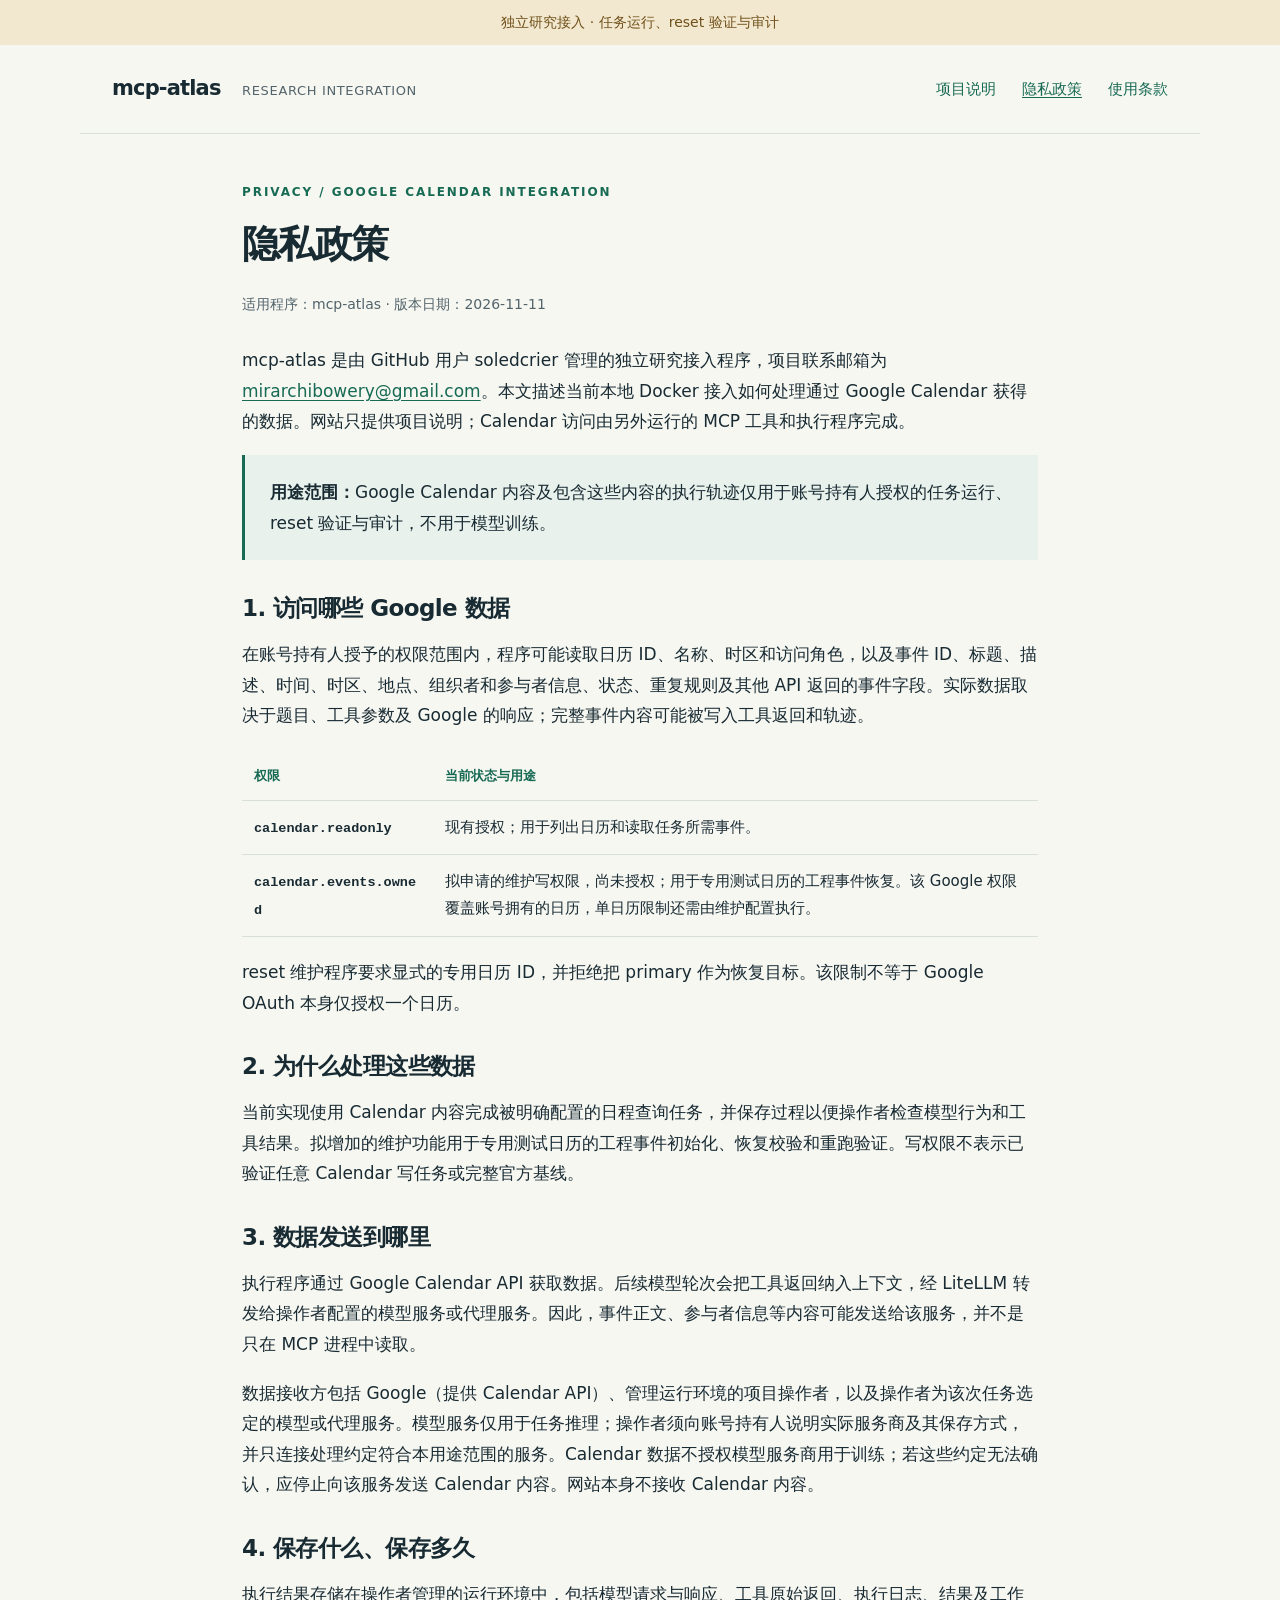
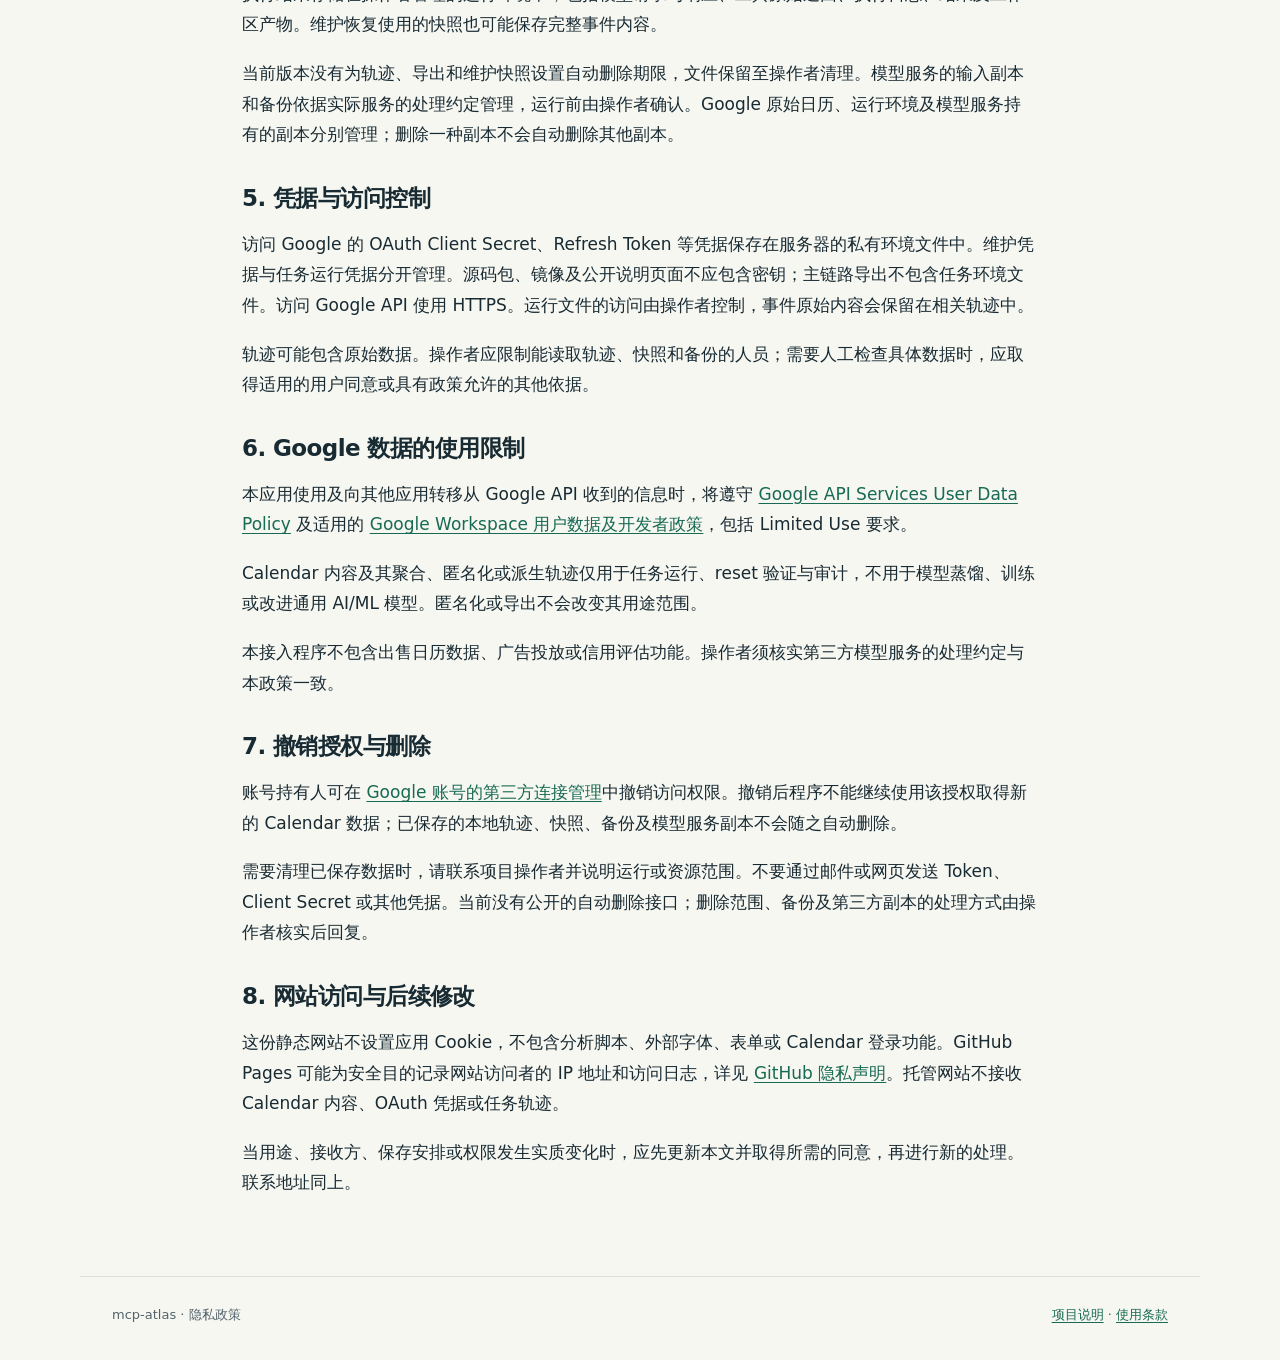
==== privacy.html @ 325a1429 "Publish Calendar information and policies" ====
<!doctype html>
<html lang="zh-CN">
<head>
  <meta charset="utf-8">
  <meta name="viewport" content="width=device-width, initial-scale=1">
  <meta name="robots" content="noindex,nofollow">
  <meta name="description" content="mcp-atlas Google Calendar 接入的数据访问、模型推理、完整轨迹保存、撤销授权及删除说明。">
  <title>隐私政策 · mcp-atlas</title>
  <link rel="stylesheet" href="styles.css">
</head>
<body>
  <a class="skip" href="#main">跳到正文</a>
  <div class="draft">独立研究接入 · 任务运行、reset 验证与审计</div>
  <header class="site-header wrap"><a class="brand" href="index.html">mcp-atlas <span>RESEARCH INTEGRATION</span></a><nav aria-label="主导航"><a href="index.html">项目说明</a><a href="privacy.html" aria-current="page">隐私政策</a><a href="terms.html">使用条款</a></nav></header>
  <main id="main" class="wrap document">
    <p class="eyebrow">Privacy / Google Calendar integration</p><h1>隐私政策</h1><p class="meta">适用程序：mcp-atlas · 版本日期：2026-11-11</p>
    <p>mcp-atlas 是由 GitHub 用户 soledcrier 管理的独立研究接入程序，项目联系邮箱为 <a href="mailto:mirarchibowery@gmail.com">mirarchibowery@gmail.com</a>。本文描述当前本地 Docker 接入如何处理通过 Google Calendar 获得的数据。网站只提供项目说明；Calendar 访问由另外运行的 MCP 工具和执行程序完成。</p>
    <aside class="note"><p><b>用途范围：</b>Google Calendar 内容及包含这些内容的执行轨迹仅用于账号持有人授权的任务运行、reset 验证与审计，不用于模型训练。</p></aside>
    <h2>1. 访问哪些 Google 数据</h2>
    <p>在账号持有人授予的权限范围内，程序可能读取日历 ID、名称、时区和访问角色，以及事件 ID、标题、描述、时间、时区、地点、组织者和参与者信息、状态、重复规则及其他 API 返回的事件字段。实际数据取决于题目、工具参数及 Google 的响应；完整事件内容可能被写入工具返回和轨迹。</p>
    <table><thead><tr><th scope="col">权限</th><th scope="col">当前状态与用途</th></tr></thead><tbody><tr><td><code>calendar.readonly</code></td><td>现有授权；用于列出日历和读取任务所需事件。</td></tr><tr><td><code>calendar.events.owned</code></td><td>拟申请的维护写权限，尚未授权；用于专用测试日历的工程事件恢复。该 Google 权限覆盖账号拥有的日历，单日历限制还需由维护配置执行。</td></tr></tbody></table>
    <p>reset 维护程序要求显式的专用日历 ID，并拒绝把 primary 作为恢复目标。该限制不等于 Google OAuth 本身仅授权一个日历。</p>
    <h2>2. 为什么处理这些数据</h2>
    <p>当前实现使用 Calendar 内容完成被明确配置的日程查询任务，并保存过程以便操作者检查模型行为和工具结果。拟增加的维护功能用于专用测试日历的工程事件初始化、恢复校验和重跑验证。写权限不表示已验证任意 Calendar 写任务或完整官方基线。</p>
    <h2>3. 数据发送到哪里</h2>
    <p>执行程序通过 Google Calendar API 获取数据。后续模型轮次会把工具返回纳入上下文，经 LiteLLM 转发给操作者配置的模型服务或代理服务。因此，事件正文、参与者信息等内容可能发送给该服务，并不是只在 MCP 进程中读取。</p>
    <p>数据接收方包括 Google（提供 Calendar API）、管理运行环境的项目操作者，以及操作者为该次任务选定的模型或代理服务。模型服务仅用于任务推理；操作者须向账号持有人说明实际服务商及其保存方式，并只连接处理约定符合本用途范围的服务。Calendar 数据不授权模型服务商用于训练；若这些约定无法确认，应停止向该服务发送 Calendar 内容。网站本身不接收 Calendar 内容。</p>
    <h2>4. 保存什么、保存多久</h2>
    <p>执行结果存储在操作者管理的运行环境中，包括模型请求与响应、工具原始返回、执行日志、结果及工作区产物。维护恢复使用的快照也可能保存完整事件内容。</p>
    <p>当前版本没有为轨迹、导出和维护快照设置自动删除期限，文件保留至操作者清理。模型服务的输入副本和备份依据实际服务的处理约定管理，运行前由操作者确认。Google 原始日历、运行环境及模型服务持有的副本分别管理；删除一种副本不会自动删除其他副本。</p>
    <h2>5. 凭据与访问控制</h2>
    <p>访问 Google 的 OAuth Client Secret、Refresh Token 等凭据保存在服务器的私有环境文件中。维护凭据与任务运行凭据分开管理。源码包、镜像及公开说明页面不应包含密钥；主链路导出不包含任务环境文件。访问 Google API 使用 HTTPS。运行文件的访问由操作者控制，事件原始内容会保留在相关轨迹中。</p>
    <p>轨迹可能包含原始数据。操作者应限制能读取轨迹、快照和备份的人员；需要人工检查具体数据时，应取得适用的用户同意或具有政策允许的其他依据。</p>
    <h2>6. Google 数据的使用限制</h2>
    <p>本应用使用及向其他应用转移从 Google API 收到的信息时，将遵守 <a href="https://developers.google.com/terms/api-services-user-data-policy">Google API Services User Data Policy</a> 及适用的 <a href="https://developers.google.com/workspace/workspace-api-user-data-developer-policy">Google Workspace 用户数据及开发者政策</a>，包括 Limited Use 要求。</p>
    <p>Calendar 内容及其聚合、匿名化或派生轨迹仅用于任务运行、reset 验证与审计，不用于模型蒸馏、训练或改进通用 AI/ML 模型。匿名化或导出不会改变其用途范围。</p>
    <p>本接入程序不包含出售日历数据、广告投放或信用评估功能。操作者须核实第三方模型服务的处理约定与本政策一致。</p>
    <h2>7. 撤销授权与删除</h2>
    <p>账号持有人可在 <a href="https://myaccount.google.com/connections">Google 账号的第三方连接管理</a>中撤销访问权限。撤销后程序不能继续使用该授权取得新的 Calendar 数据；已保存的本地轨迹、快照、备份及模型服务副本不会随之自动删除。</p>
    <p>需要清理已保存数据时，请联系项目操作者并说明运行或资源范围。不要通过邮件或网页发送 Token、Client Secret 或其他凭据。当前没有公开的自动删除接口；删除范围、备份及第三方副本的处理方式由操作者核实后回复。</p>
    <h2>8. 网站访问与后续修改</h2>
    <p>这份静态网站不设置应用 Cookie，不包含分析脚本、外部字体、表单或 Calendar 登录功能。GitHub Pages 可能为安全目的记录网站访问者的 IP 地址和访问日志，详见 <a href="https://docs.github.com/site-policy/privacy-policies/github-privacy-statement">GitHub 隐私声明</a>。托管网站不接收 Calendar 内容、OAuth 凭据或任务轨迹。</p>
    <p>当用途、接收方、保存安排或权限发生实质变化时，应先更新本文并取得所需的同意，再进行新的处理。联系地址同上。</p>
  </main>
  <footer class="site-footer wrap"><p>mcp-atlas · 隐私政策</p><p><a href="index.html">项目说明</a> · <a href="terms.html">使用条款</a></p></footer>
</body>
</html>
---- styles.css ----
:root{color-scheme:light;--ink:#182a32;--muted:#52636a;--paper:#f7f7f2;--line:#d9e0dc;--green:#176a53;--pale:#e8f1eb;--amber:#70501a}
*{box-sizing:border-box}body{margin:0;background:var(--paper);color:var(--ink);font:17px/1.8 system-ui,-apple-system,"Segoe UI","Microsoft YaHei",sans-serif}a{color:var(--green);text-underline-offset:.2em}a:hover{color:#104331}a:focus-visible{outline:3px solid #bc7f14;outline-offset:5px}.wrap{max-width:1120px;margin:auto;padding:0 32px}.skip{position:absolute;left:20px;top:-100px;background:white;padding:12px}.skip:focus{top:10px}.draft{padding:10px 24px;text-align:center;background:#f2e8cf;color:var(--amber);font-size:14px}.site-header{display:flex;align-items:center;justify-content:space-between;gap:24px;padding-top:25px;padding-bottom:25px;border-bottom:1px solid var(--line)}.brand{font-weight:750;font-size:21px;letter-spacing:-.04em;color:var(--ink);text-decoration:none}.brand span{font-weight:400;font-size:13px;letter-spacing:.05em;color:var(--muted);margin-left:15px}nav{display:flex;gap:26px;flex-wrap:wrap;font-size:15px}nav a{text-decoration:none}nav a[aria-current=page]{text-decoration:underline}.eyebrow{text-transform:uppercase;letter-spacing:.16em;font-size:12px;font-weight:700;color:var(--green);margin:0 0 16px}.hero{padding-top:65px;padding-bottom:50px;display:grid;grid-template-columns:1.65fr 1fr;gap:65px;align-items:start}h1,h2,h3{line-height:1.3}h1{font-size:clamp(32px,4vw,49px);letter-spacing:-.045em;margin:0 0 23px;font-weight:680}h2{font-size:25px;letter-spacing:-.025em;margin:0 0 15px}h3{font-size:18px;margin:24px 0 8px}p{margin:0 0 18px}.lead{font-size:19px;color:var(--muted);max-width:700px}.small{font-size:14px;color:var(--muted)}.note{border-left:3px solid var(--green);background:var(--pale);padding:22px 25px}.note p:last-child{margin-bottom:0}.note strong{display:block;font-size:14px;margin-bottom:10px}.actions{display:flex;gap:22px;flex-wrap:wrap;margin-top:26px;font-size:15px;font-weight:600}.section{border-top:1px solid var(--line);padding-top:36px;padding-bottom:38px}.split{display:grid;grid-template-columns:1fr 1fr;gap:60px}.flow{display:flex;align-items:stretch;list-style:none;margin:25px 0 0;padding:0;gap:8px}.flow li{flex:1;padding:16px 12px;border-top:2px solid var(--green);background:#fff;font-size:14px;line-height:1.6}.flow b{display:block;font-size:15px;margin-bottom:5px}.flow .step{display:block;color:var(--muted);font-size:12px;margin-bottom:10px}.site-footer{padding-top:26px;padding-bottom:35px;border-top:1px solid var(--line);font-size:13px;color:var(--muted);display:flex;justify-content:space-between;gap:24px;flex-wrap:wrap}.site-footer p{margin:0}.document{max-width:860px;padding-top:48px;padding-bottom:60px}.document h1{font-size:38px}.document h2{font-size:23px;margin-top:34px}.document ul{padding-left:24px}.meta{font-size:14px;color:var(--muted);margin-bottom:28px}.pending{background:#f2e8cf;border-left:3px solid #a97922;padding:18px 22px;margin:26px 0;color:#59461f}.pending p:last-child{margin:0}code{font-size:.9em;overflow-wrap:anywhere}table{width:100%;border-collapse:collapse;font-size:15px;margin:20px 0}th,td{text-align:left;vertical-align:top;border-bottom:1px solid var(--line);padding:13px 12px}th{color:var(--green);font-size:13px}td:first-child{width:24%;font-weight:600}main a{overflow-wrap:anywhere}
@media(max-width:760px){.wrap{padding-left:22px;padding-right:22px}.brand span{display:none}.site-header{align-items:flex-start;gap:18px;flex-direction:column}nav{gap:20px}.hero,.split{grid-template-columns:1fr;gap:25px}.hero{padding-top:38px;padding-bottom:35px}.flow{display:grid;grid-template-columns:1fr 1fr}.flow li:last-child{grid-column:1/-1}.document h1{font-size:30px}body{font-size:16px}.section{padding-top:28px;padding-bottom:28px}td,th{padding:10px 7px}}
@media(prefers-reduced-motion:no-preference){a{transition:color .15s ease}}
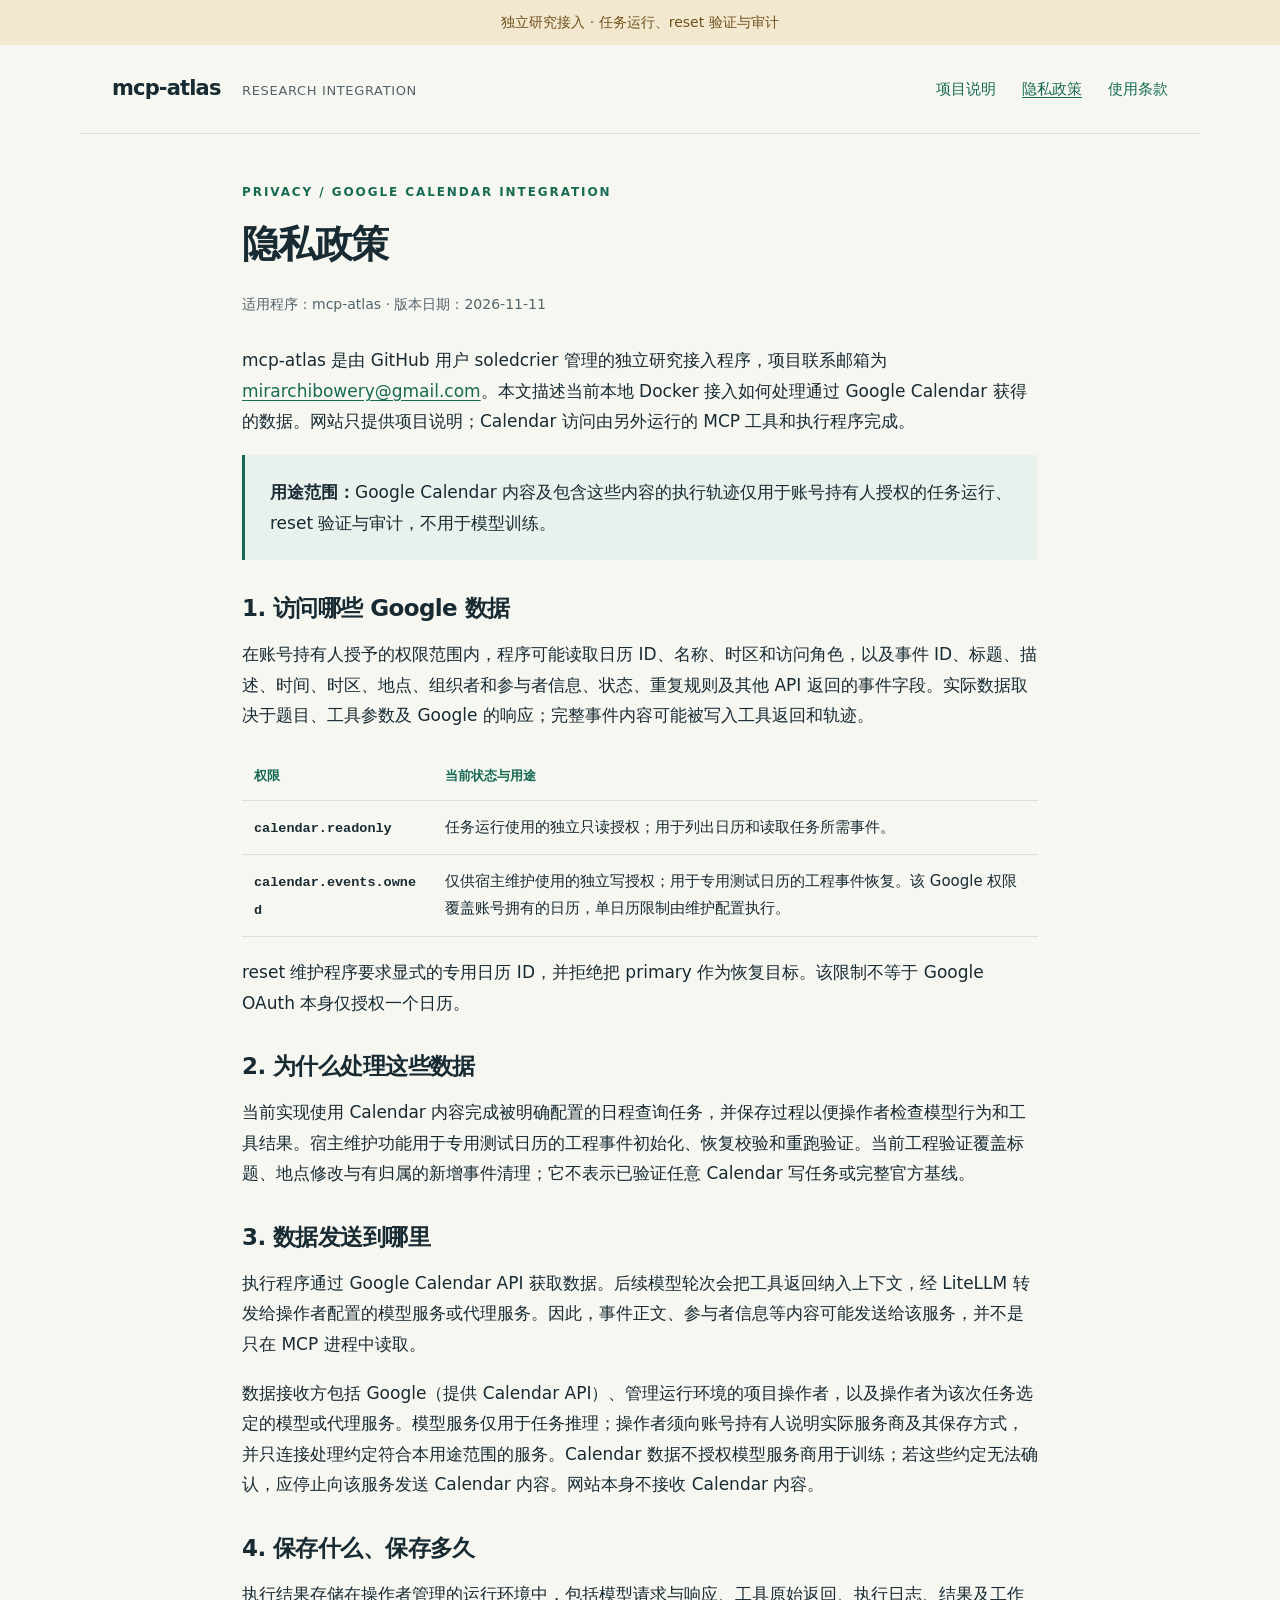
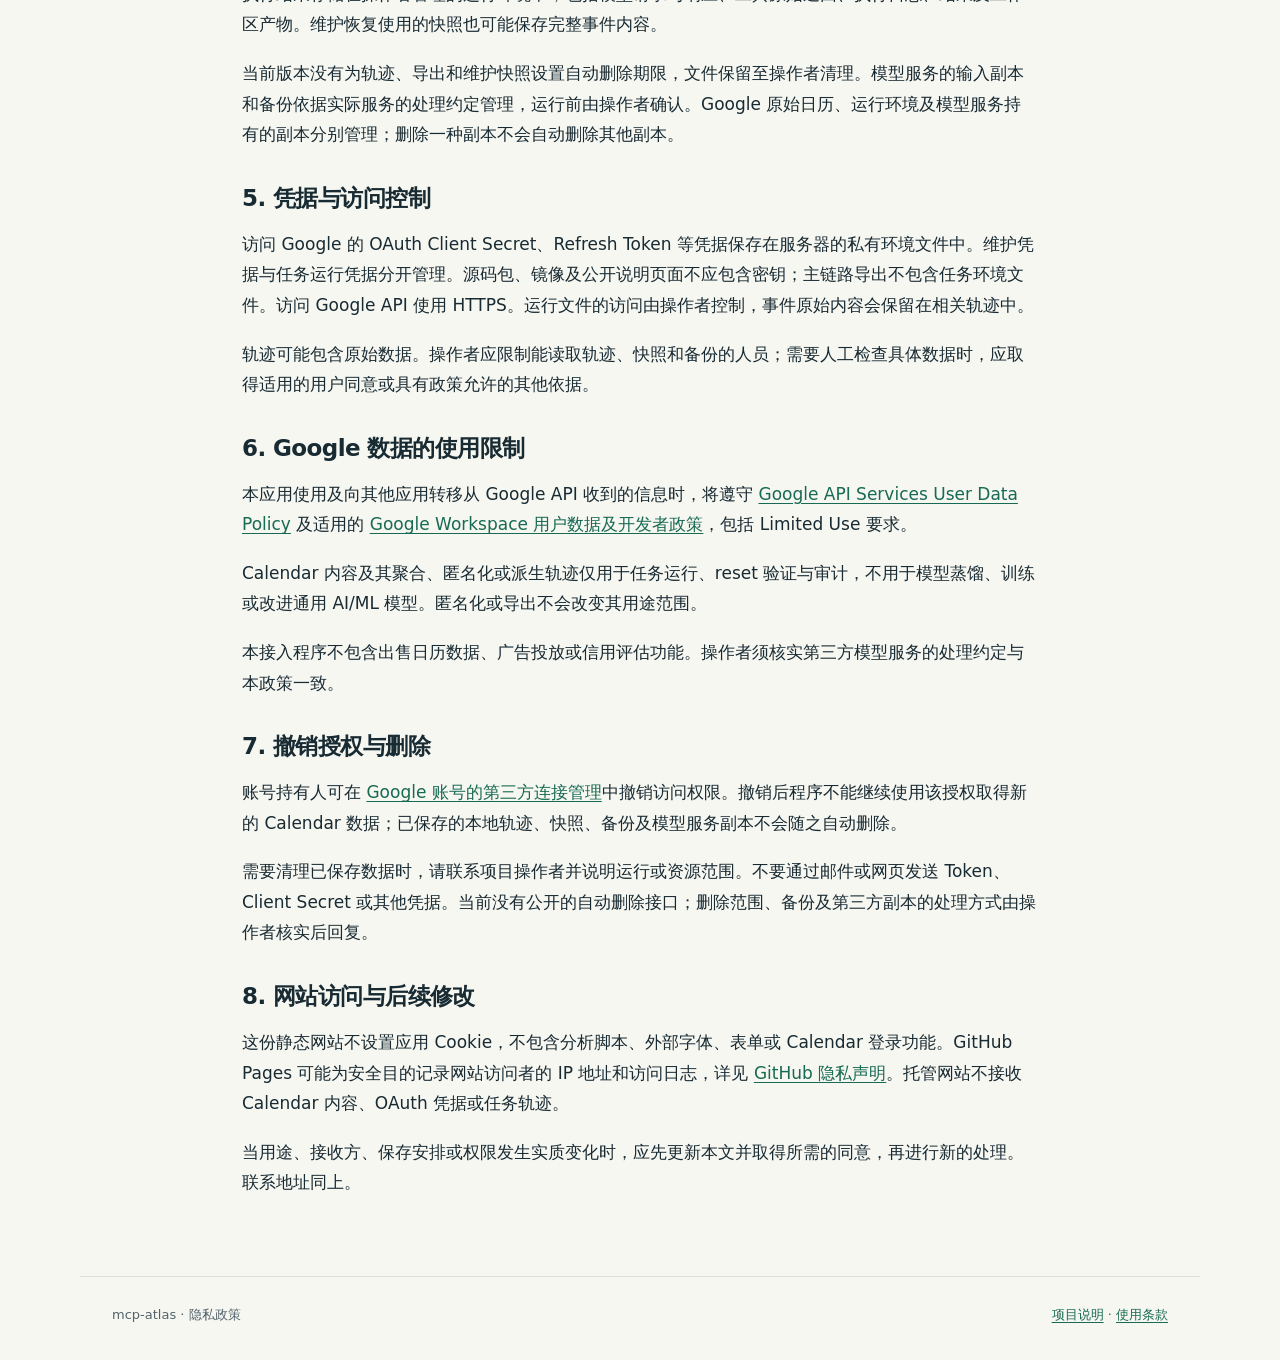
==== commit 731070b7: "Update verified Calendar setup status" ====
--- a/privacy.html
+++ b/privacy.html
@@ -18,10 +18,10 @@
     <aside class="note"><p><b>用途范围：</b>Google Calendar 内容及包含这些内容的执行轨迹仅用于账号持有人授权的任务运行、reset 验证与审计，不用于模型训练。</p></aside>
     <h2>1. 访问哪些 Google 数据</h2>
     <p>在账号持有人授予的权限范围内，程序可能读取日历 ID、名称、时区和访问角色，以及事件 ID、标题、描述、时间、时区、地点、组织者和参与者信息、状态、重复规则及其他 API 返回的事件字段。实际数据取决于题目、工具参数及 Google 的响应；完整事件内容可能被写入工具返回和轨迹。</p>
-    <table><thead><tr><th scope="col">权限</th><th scope="col">当前状态与用途</th></tr></thead><tbody><tr><td><code>calendar.readonly</code></td><td>现有授权；用于列出日历和读取任务所需事件。</td></tr><tr><td><code>calendar.events.owned</code></td><td>拟申请的维护写权限，尚未授权；用于专用测试日历的工程事件恢复。该 Google 权限覆盖账号拥有的日历，单日历限制还需由维护配置执行。</td></tr></tbody></table>
+    <table><thead><tr><th scope="col">权限</th><th scope="col">当前状态与用途</th></tr></thead><tbody><tr><td><code>calendar.readonly</code></td><td>任务运行使用的独立只读授权；用于列出日历和读取任务所需事件。</td></tr><tr><td><code>calendar.events.owned</code></td><td>仅供宿主维护使用的独立写授权；用于专用测试日历的工程事件恢复。该 Google 权限覆盖账号拥有的日历，单日历限制由维护配置执行。</td></tr></tbody></table>
     <p>reset 维护程序要求显式的专用日历 ID，并拒绝把 primary 作为恢复目标。该限制不等于 Google OAuth 本身仅授权一个日历。</p>
     <h2>2. 为什么处理这些数据</h2>
-    <p>当前实现使用 Calendar 内容完成被明确配置的日程查询任务，并保存过程以便操作者检查模型行为和工具结果。拟增加的维护功能用于专用测试日历的工程事件初始化、恢复校验和重跑验证。写权限不表示已验证任意 Calendar 写任务或完整官方基线。</p>
+    <p>当前实现使用 Calendar 内容完成被明确配置的日程查询任务，并保存过程以便操作者检查模型行为和工具结果。宿主维护功能用于专用测试日历的工程事件初始化、恢复校验和重跑验证。当前工程验证覆盖标题、地点修改与有归属的新增事件清理；它不表示已验证任意 Calendar 写任务或完整官方基线。</p>
     <h2>3. 数据发送到哪里</h2>
     <p>执行程序通过 Google Calendar API 获取数据。后续模型轮次会把工具返回纳入上下文，经 LiteLLM 转发给操作者配置的模型服务或代理服务。因此，事件正文、参与者信息等内容可能发送给该服务，并不是只在 MCP 进程中读取。</p>
     <p>数据接收方包括 Google（提供 Calendar API）、管理运行环境的项目操作者，以及操作者为该次任务选定的模型或代理服务。模型服务仅用于任务推理；操作者须向账号持有人说明实际服务商及其保存方式，并只连接处理约定符合本用途范围的服务。Calendar 数据不授权模型服务商用于训练；若这些约定无法确认，应停止向该服务发送 Calendar 内容。网站本身不接收 Calendar 内容。</p>
